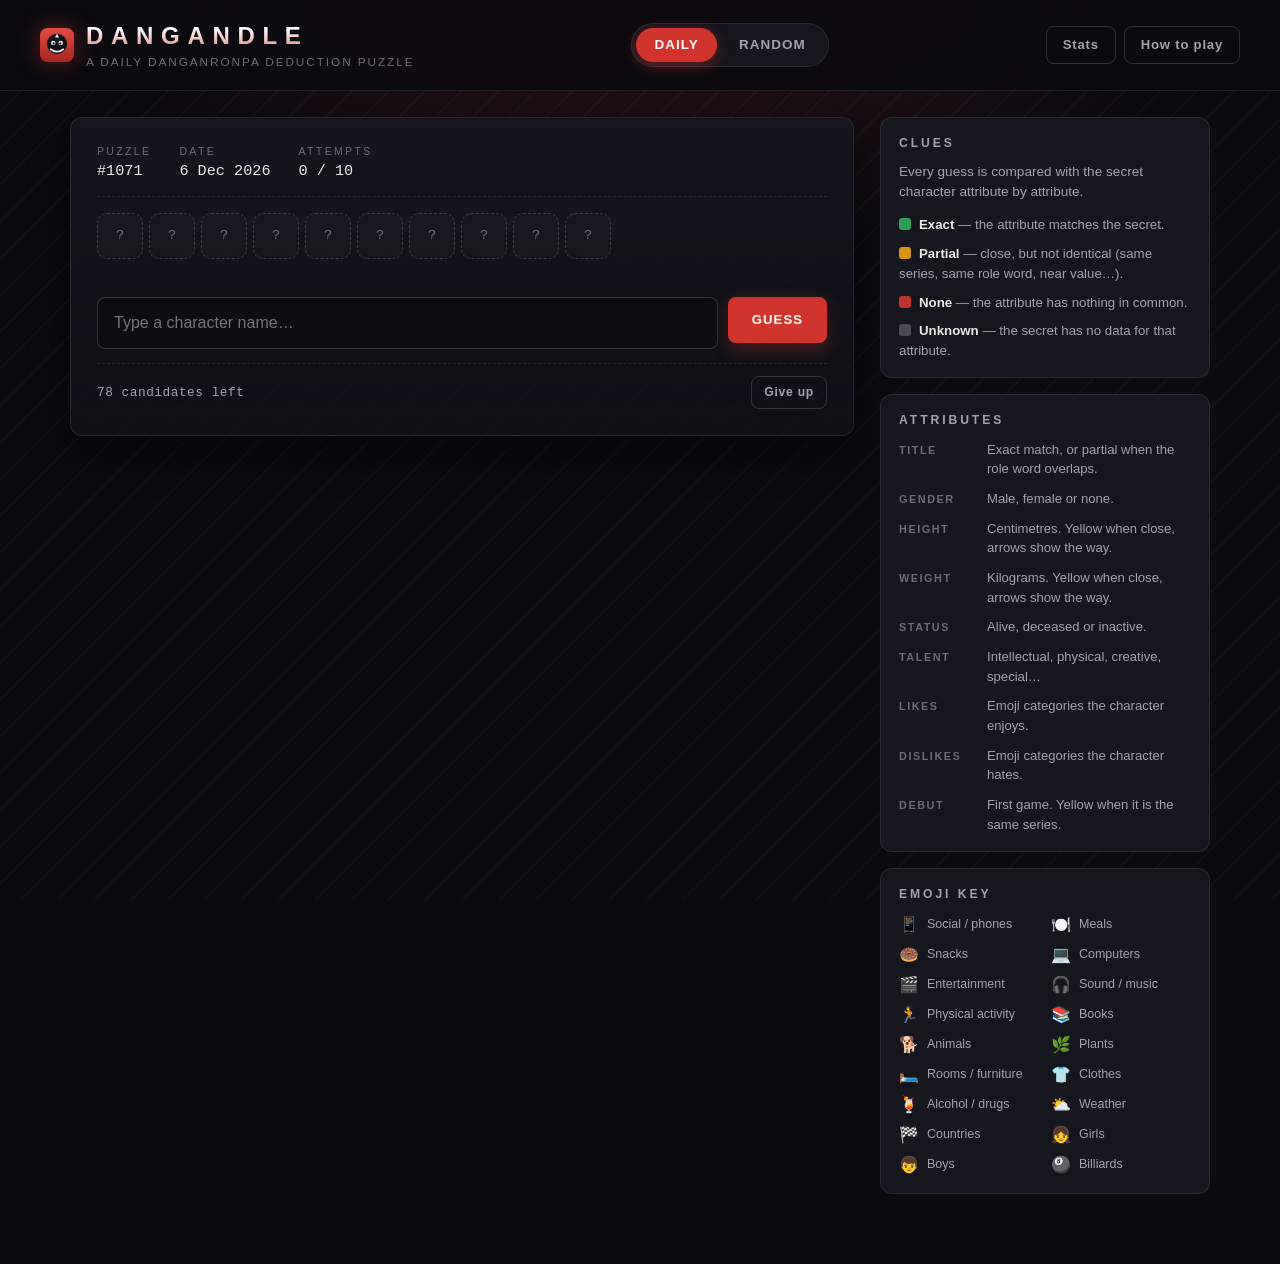
==== web/index.html @ 9e6fe406 "Add Dangandle web game: daily Danganronpa Wordle playable via GitHub Pages New static site in web/ (" ====
<!DOCTYPE html>
<html lang="en">
<head>
<meta charset="utf-8">
<meta name="viewport" content="width=device-width, initial-scale=1">
<title>Dangandle — Daily Danganronpa Wordle</title>
<meta name="description" content="A daily deduction puzzle: guess the hidden Danganronpa character from attribute clues. Green, yellow and red tells narrow down the candidates.">
<meta name="color-scheme" content="dark">
<meta property="og:title" content="Dangandle — Daily Danganronpa Wordle">
<meta property="og:description" content="Guess the hidden Danganronpa character. 10 attempts, one new puzzle every day.">
<link rel="icon" href="favicon.svg" type="image/svg+xml">
<link rel="stylesheet" href="css/style.css">
</head>
<body>
<div class="backdrop" aria-hidden="true"></div>

<header class="topbar">
  <div class="brand">
    <img class="brand-mark" src="favicon.svg" alt="" width="34" height="34">
    <div>
      <h1>DANGANDLE</h1>
      <p class="tagline">A daily Danganronpa deduction puzzle</p>
    </div>
  </div>

  <nav class="modes" aria-label="Game mode">
    <button type="button" class="mode-btn is-active" data-mode="daily">Daily</button>
    <button type="button" class="mode-btn" data-mode="random">Random</button>
  </nav>

  <div class="topbar-actions">
    <button type="button" class="ghost-btn" id="stats-btn">Stats</button>
    <button type="button" class="ghost-btn" id="help-btn">How to play</button>
  </div>
</header>

<main class="layout">
  <section class="board" aria-label="Game board">
    <div class="puzzle-info">
      <div>
        <span class="puzzle-label">Puzzle</span>
        <span class="puzzle-value" id="puzzle-number">#000</span>
      </div>
      <div>
        <span class="puzzle-label">Date</span>
        <span class="puzzle-value" id="puzzle-date">—</span>
      </div>
      <div>
        <span class="puzzle-label">Attempts</span>
        <span class="puzzle-value" id="attempts-left">10 / 10</span>
      </div>
    </div>

    <div class="slots" id="slots" aria-label="Attempt slots"></div>

    <div class="guesses" id="guesses" aria-live="polite"></div>

    <form class="guess-form" id="guess-form" autocomplete="off">
      <div class="input-wrap">
        <input type="text" id="guess-input" placeholder="Type a character name…" aria-label="Character name" spellcheck="false">
        <ul class="suggestions" id="suggestions" role="listbox" aria-label="Suggestions"></ul>
      </div>
      <button type="submit" class="primary-btn">Guess</button>
    </form>

    <div class="underbar">
      <span class="candidates" id="candidates">— candidates left</span>
      <div class="underbar-actions">
        <button type="button" class="ghost-btn small" id="giveup-btn">Give up</button>
      </div>
    </div>
  </section>

  <aside class="sidebar">
    <div class="panel">
      <h2>Clues</h2>
      <p class="panel-text">Every guess is compared with the secret character attribute by attribute.</p>
      <ul class="legend">
        <li><span class="swatch exact"></span><strong>Exact</strong> — the attribute matches the secret.</li>
        <li><span class="swatch close"></span><strong>Partial</strong> — close, but not identical (same series, same role word, near value…).</li>
        <li><span class="swatch none"></span><strong>None</strong> — the attribute has nothing in common.</li>
        <li><span class="swatch unknown"></span><strong>Unknown</strong> — the secret has no data for that attribute.</li>
      </ul>
    </div>

    <div class="panel">
      <h2>Attributes</h2>
      <ul class="attr-list" id="attr-list"></ul>
    </div>

    <div class="panel">
      <h2>Emoji key</h2>
      <ul class="emoji-key" id="emoji-key"></ul>
    </div>
  </aside>
</main>

<!-- Result modal -->
<div class="modal" id="result-modal" hidden>
  <div class="modal-card" role="dialog" aria-modal="true" aria-labelledby="result-title">
    <button type="button" class="modal-close" id="result-close" aria-label="Close">×</button>
    <div class="result-head">
      <img class="result-portrait" id="result-portrait" alt="" width="120" height="120">
      <div>
        <p class="result-kicker" id="result-kicker">Case closed</p>
        <h2 id="result-title">—</h2>
        <p class="result-sub" id="result-sub">—</p>
      </div>
    </div>
    <table class="result-table" id="result-table"></table>
    <div class="modal-actions">
      <button type="button" class="primary-btn" id="share-btn">Copy result</button>
      <button type="button" class="ghost-btn" id="new-game-btn">New random game</button>
    </div>
    <p class="share-hint" id="share-hint" role="status"></p>
  </div>
</div>

<!-- Stats modal -->
<div class="modal" id="stats-modal" hidden>
  <div class="modal-card" role="dialog" aria-modal="true" aria-labelledby="stats-title">
    <button type="button" class="modal-close" id="stats-close" aria-label="Close">×</button>
    <h2 id="stats-title">Statistics</h2>
    <div class="stats-grid" id="stats-grid"></div>
    <h3>Guess distribution</h3>
    <div class="distribution" id="distribution"></div>
    <button type="button" class="ghost-btn small" id="stats-reset">Reset stats</button>
  </div>
</div>

<!-- Help modal -->
<div class="modal" id="help-modal" hidden>
  <div class="modal-card" role="dialog" aria-modal="true" aria-labelledby="help-title">
    <button type="button" class="modal-close" id="help-close" aria-label="Close">×</button>
    <h2 id="help-title">How to play</h2>
    <ol class="help-list">
      <li>One character is hidden. <strong>You have 10 attempts</strong> to name them.</li>
      <li>Type a name and pick a suggestion (aliases like <em>Keebo</em> or <em>Celeste</em> work too).</li>
      <li>Each guess is compared with the secret on nine attributes: title, gender, height, weight, status, talent, likes, dislikes and debut game.</li>
      <li><span class="swatch exact"></span> means the attribute matches exactly, <span class="swatch close"></span> means it is partially right, <span class="swatch none"></span> means it is wrong.</li>
      <li>Numbers also point up or down: your height was too low or too high.</li>
      <li>The counter shows how many characters are still consistent with every clue you have seen.</li>
      <li>A new puzzle is generated every day from the date as a seed — everybody plays the same character on the same day.</li>
    </ol>
    <p class="help-note">Progress and statistics are stored in this browser only.</p>
  </div>
</div>

<script src="js/characters.js"></script>
<script src="js/game.js"></script>
</body>
</html>
---- web/css/style.css ----
/* ==========================================================================
   Dangandle — daily Danganronpa deduction puzzle
   ========================================================================== */

:root {
  --bg: #0b0b10;
  --bg-soft: #12121a;
  --panel: #16161f;
  --panel-2: #1c1c27;
  --line: rgba(255, 255, 255, 0.09);
  --line-strong: rgba(255, 255, 255, 0.16);
  --text: #ece9e4;
  --text-dim: #a5a2ad;
  --text-faint: #6f6c78;

  --accent: #d0342c;
  --accent-soft: rgba(208, 52, 44, 0.16);
  --accent-2: #f0a500;

  --exact: #2f9e57;
  --exact-bg: rgba(47, 158, 87, 0.18);
  --close: #d99411;
  --close-bg: rgba(217, 148, 17, 0.18);
  --none: #c0342f;
  --none-bg: rgba(192, 52, 47, 0.16);
  --unknown: #4a4a55;
  --unknown-bg: rgba(74, 74, 85, 0.22);

  --radius: 12px;
  --radius-sm: 8px;
  --shadow: 0 18px 40px rgba(0, 0, 0, 0.45);
  --mono: "SFMono-Regular", "JetBrains Mono", "Cascadia Mono", Consolas, "Liberation Mono", monospace;
  --sans: "Segoe UI", Roboto, "Helvetica Neue", Arial, system-ui, sans-serif;
}

* { box-sizing: border-box; }

html, body {
  margin: 0;
  padding: 0;
  min-height: 100%;
}

body {
  background: var(--bg);
  color: var(--text);
  font-family: var(--sans);
  font-size: 16px;
  line-height: 1.5;
  -webkit-font-smoothing: antialiased;
  overflow-x: hidden;
}

.backdrop {
  position: fixed;
  inset: 0;
  z-index: -1;
  background:
    radial-gradient(900px 500px at 50% -10%, rgba(208, 52, 44, 0.22), transparent 70%),
    repeating-linear-gradient(135deg, rgba(255, 255, 255, 0.022) 0 2px, transparent 2px 26px),
    var(--bg);
}

/* ---------------------------------------------------------------- header */

.topbar {
  display: flex;
  align-items: center;
  justify-content: space-between;
  gap: 18px;
  flex-wrap: wrap;
  padding: 18px clamp(14px, 4vw, 40px);
  border-bottom: 1px solid var(--line);
  background: rgba(11, 11, 16, 0.86);
  backdrop-filter: blur(8px);
  position: sticky;
  top: 0;
  z-index: 20;
}

.brand {
  display: flex;
  align-items: center;
  gap: 12px;
}

.brand-mark {
  filter: drop-shadow(0 0 12px rgba(208, 52, 44, 0.45));
}

.brand h1 {
  margin: 0;
  font-size: 1.5rem;
  letter-spacing: 0.32em;
  font-weight: 800;
  background: linear-gradient(180deg, #fff 30%, #e0706a 100%);
  -webkit-background-clip: text;
  background-clip: text;
  color: transparent;
}

.tagline {
  margin: 0;
  font-size: 0.74rem;
  letter-spacing: 0.16em;
  text-transform: uppercase;
  color: var(--text-faint);
}

.modes {
  display: flex;
  gap: 4px;
  padding: 4px;
  border: 1px solid var(--line);
  border-radius: 999px;
  background: var(--panel);
}

.mode-btn {
  appearance: none;
  border: 0;
  background: transparent;
  color: var(--text-dim);
  font: inherit;
  font-size: 0.84rem;
  font-weight: 600;
  letter-spacing: 0.08em;
  text-transform: uppercase;
  padding: 7px 18px;
  border-radius: 999px;
  cursor: pointer;
  transition: background 0.15s ease, color 0.15s ease;
}

.mode-btn:hover { color: var(--text); }

.mode-btn.is-active {
  background: var(--accent);
  color: #fff;
  box-shadow: 0 4px 14px rgba(208, 52, 44, 0.4);
}

.topbar-actions {
  display: flex;
  gap: 8px;
}

.ghost-btn {
  appearance: none;
  border: 1px solid var(--line-strong);
  background: transparent;
  color: var(--text-dim);
  font: inherit;
  font-size: 0.82rem;
  font-weight: 600;
  letter-spacing: 0.06em;
  padding: 8px 16px;
  border-radius: var(--radius-sm);
  cursor: pointer;
  transition: all 0.15s ease;
}

.ghost-btn:hover {
  color: var(--text);
  border-color: var(--accent);
  background: var(--accent-soft);
}

.ghost-btn.small { padding: 6px 12px; font-size: 0.76rem; }

/* ---------------------------------------------------------------- layout */

.layout {
  display: grid;
  grid-template-columns: minmax(0, 1fr) 330px;
  gap: 26px;
  align-items: start;
  max-width: 1220px;
  margin: 0 auto;
  padding: 26px clamp(14px, 4vw, 40px) 70px;
}

@media (max-width: 980px) {
  .layout { grid-template-columns: minmax(0, 1fr); }
  .sidebar { order: 2; }
}

/* ---------------------------------------------------------------- board */

.board {
  background: linear-gradient(180deg, var(--panel) 0%, rgba(18, 18, 26, 0.7) 100%);
  border: 1px solid var(--line);
  border-radius: var(--radius);
  padding: clamp(14px, 2.6vw, 26px);
  box-shadow: var(--shadow);
}

.puzzle-info {
  display: flex;
  flex-wrap: wrap;
  gap: 10px 28px;
  padding-bottom: 14px;
  border-bottom: 1px dashed var(--line);
  margin-bottom: 16px;
}

.puzzle-info > div { display: flex; flex-direction: column; }

.puzzle-label {
  font-size: 0.66rem;
  letter-spacing: 0.22em;
  text-transform: uppercase;
  color: var(--text-faint);
}

.puzzle-value {
  font-family: var(--mono);
  font-size: 0.95rem;
  color: var(--text);
}

/* slots */

.slots {
  display: flex;
  flex-wrap: wrap;
  gap: 6px;
  margin-bottom: 18px;
}

.slot {
  width: 46px;
  height: 46px;
  border-radius: 10px;
  border: 1px dashed var(--line-strong);
  background: rgba(255, 255, 255, 0.02);
  display: grid;
  place-items: center;
  overflow: hidden;
  position: relative;
}

.slot span {
  font-family: var(--mono);
  color: var(--text-faint);
  font-size: 0.85rem;
}

.slot img {
  width: 100%;
  height: 100%;
  object-fit: cover;
  display: block;
}

.slot.is-used { border-style: solid; border-color: var(--line-strong); }
.slot.is-target { border-color: var(--accent); box-shadow: 0 0 0 2px var(--accent-soft); }
.slot.is-target::after {
  content: "";
  position: absolute;
  inset: 0;
  background: linear-gradient(180deg, transparent 55%, rgba(208, 52, 44, 0.55));
}

/* guesses */

.guesses {
  display: flex;
  flex-direction: column;
  gap: 14px;
  margin-bottom: 20px;
}

.guess {
  border: 1px solid var(--line);
  border-radius: var(--radius);
  background: var(--panel-2);
  overflow: hidden;
  animation: rise 0.32s ease both;
}

@keyframes rise {
  from { opacity: 0; transform: translateY(8px); }
  to { opacity: 1; transform: none; }
}

.guess.is-win { border-color: var(--exact); box-shadow: 0 0 0 1px var(--exact-bg); }

.guess-head {
  display: flex;
  align-items: center;
  gap: 12px;
  padding: 10px 14px;
  border-bottom: 1px solid var(--line);
  background: rgba(255, 255, 255, 0.02);
}

.guess-head img {
  width: 42px;
  height: 42px;
  border-radius: 9px;
  object-fit: cover;
  background: #000;
}

.portrait-fallback {
  width: 42px;
  height: 42px;
  border-radius: 9px;
  background: linear-gradient(135deg, #2b2b38, #17171f);
  border: 1px solid var(--line);
  display: grid;
  place-items: center;
  font-family: var(--mono);
  font-size: 0.78rem;
  letter-spacing: 0.04em;
  color: var(--text-dim);
}

.suggestions li .portrait-fallback { width: 28px; height: 28px; font-size: 0.66rem; }

.guess-head .who { display: flex; flex-direction: column; min-width: 0; }

.guess-head .who strong {
  font-size: 0.98rem;
  letter-spacing: 0.02em;
  white-space: nowrap;
  overflow: hidden;
  text-overflow: ellipsis;
}

.guess-head .who small {
  font-size: 0.68rem;
  letter-spacing: 0.16em;
  text-transform: uppercase;
  color: var(--text-faint);
}

.guess-tag {
  margin-left: auto;
  font-family: var(--mono);
  font-size: 0.72rem;
  color: var(--text-faint);
  border: 1px solid var(--line);
  border-radius: 999px;
  padding: 2px 10px;
  white-space: nowrap;
}

.tiles {
  display: grid;
  grid-template-columns: repeat(3, minmax(0, 1fr));
}

@media (max-width: 620px) {
  .tiles { grid-template-columns: repeat(2, minmax(0, 1fr)); }
}

.tile {
  padding: 9px 12px 10px;
  border-right: 1px solid var(--line);
  border-bottom: 1px solid var(--line);
  min-width: 0;
}

.tile:nth-child(3n) { border-right: 0; }
@media (max-width: 620px) {
  .tile:nth-child(3n) { border-right: 1px solid var(--line); }
  .tile:nth-child(2n) { border-right: 0; }
}

.tile .t-label {
  display: block;
  font-size: 0.6rem;
  letter-spacing: 0.18em;
  text-transform: uppercase;
  color: var(--text-faint);
  margin-bottom: 3px;
}

.tile .t-value {
  display: flex;
  align-items: center;
  gap: 6px;
  font-family: var(--mono);
  font-size: 0.86rem;
  line-height: 1.35;
  word-break: break-word;
}

.tile .t-hint {
  margin-left: auto;
  font-size: 0.78rem;
  opacity: 0.9;
}

.tile.state-exact { background: var(--exact-bg); box-shadow: inset 3px 0 0 var(--exact); }
.tile.state-close { background: var(--close-bg); box-shadow: inset 3px 0 0 var(--close); }
.tile.state-none  { background: var(--none-bg);  box-shadow: inset 3px 0 0 var(--none); }
.tile.state-unknown { background: var(--unknown-bg); box-shadow: inset 3px 0 0 var(--unknown); }

.tile.state-exact .t-value { color: #7ee2a8; }
.tile.state-close .t-value { color: #ffd27f; }
.tile.state-none  .t-value { color: #ff9d99; }
.tile.state-unknown .t-value { color: var(--text-dim); }

.tile .emo {
  padding: 1px 3px;
  border-radius: 5px;
}

.tile .emo.hit {
  background: rgba(255, 255, 255, 0.85);
  box-shadow: 0 0 0 1px rgba(0, 0, 0, 0.35);
}

/* ---------------------------------------------------------------- form */

.guess-form {
  display: flex;
  gap: 10px;
  align-items: flex-start;
  position: relative;
}

.input-wrap { position: relative; flex: 1 1 auto; }

#guess-input {
  width: 100%;
  appearance: none;
  border: 1px solid var(--line-strong);
  background: #0d0d13;
  color: var(--text);
  font: inherit;
  padding: 13px 16px;
  border-radius: var(--radius-sm);
  outline: none;
  transition: border-color 0.15s ease, box-shadow 0.15s ease;
}

#guess-input:focus {
  border-color: var(--accent);
  box-shadow: 0 0 0 3px var(--accent-soft);
}

#guess-input:disabled { opacity: 0.5; }

.primary-btn {
  appearance: none;
  border: 0;
  background: var(--accent);
  color: #fff;
  font: inherit;
  font-weight: 700;
  letter-spacing: 0.08em;
  text-transform: uppercase;
  font-size: 0.82rem;
  padding: 13px 24px;
  border-radius: var(--radius-sm);
  cursor: pointer;
  box-shadow: 0 6px 18px rgba(208, 52, 44, 0.3);
  transition: transform 0.12s ease, filter 0.15s ease;
  white-space: nowrap;
}

.primary-btn:hover { filter: brightness(1.08); }
.primary-btn:active { transform: translateY(1px); }
.primary-btn:disabled { opacity: 0.45; cursor: not-allowed; }

.suggestions {
  position: absolute;
  top: calc(100% + 6px);
  left: 0;
  right: 0;
  margin: 0;
  padding: 6px;
  list-style: none;
  background: #13131b;
  border: 1px solid var(--line-strong);
  border-radius: var(--radius-sm);
  box-shadow: var(--shadow);
  max-height: 320px;
  overflow-y: auto;
  z-index: 30;
}

.suggestions:empty { display: none; }

.suggestions li {
  display: flex;
  align-items: center;
  gap: 10px;
  padding: 8px 10px;
  border-radius: 6px;
  cursor: pointer;
  font-size: 0.9rem;
}

.suggestions li img {
  width: 28px;
  height: 28px;
  border-radius: 6px;
  object-fit: cover;
  background: #000;
}

.suggestions li small {
  margin-left: auto;
  color: var(--text-faint);
  font-size: 0.72rem;
}

.suggestions li.is-active,
.suggestions li:hover {
  background: var(--accent-soft);
}

.underbar {
  display: flex;
  align-items: center;
  justify-content: space-between;
  gap: 12px;
  margin-top: 14px;
  padding-top: 12px;
  border-top: 1px dashed var(--line);
  font-size: 0.8rem;
  color: var(--text-dim);
}

.candidates { font-family: var(--mono); letter-spacing: 0.04em; }
.candidates.is-low { color: var(--accent-2); }

.toast {
  margin-top: 12px;
  padding: 9px 12px;
  border-radius: var(--radius-sm);
  border: 1px solid var(--accent);
  background: var(--accent-soft);
  color: #ffd9d7;
  font-size: 0.84rem;
}

/* ---------------------------------------------------------------- sidebar */

.sidebar {
  display: flex;
  flex-direction: column;
  gap: 16px;
  position: sticky;
  top: 96px;
}

@media (max-width: 980px) {
  .sidebar { position: static; }
}

.panel {
  border: 1px solid var(--line);
  border-radius: var(--radius);
  background: var(--panel);
  padding: 16px 18px;
}

.panel h2 {
  margin: 0 0 10px;
  font-size: 0.76rem;
  letter-spacing: 0.24em;
  text-transform: uppercase;
  color: var(--text-dim);
}

.panel-text { margin: 0 0 12px; font-size: 0.85rem; color: var(--text-dim); }

.legend {
  list-style: none;
  margin: 0;
  padding: 0;
  display: flex;
  flex-direction: column;
  gap: 9px;
  font-size: 0.83rem;
  color: var(--text-dim);
}

.legend strong { color: var(--text); }

.swatch {
  display: inline-block;
  width: 12px;
  height: 12px;
  border-radius: 3px;
  margin-right: 8px;
  vertical-align: -1px;
}

.swatch.exact { background: var(--exact); }
.swatch.close { background: var(--close); }
.swatch.none { background: var(--none); }
.swatch.unknown { background: var(--unknown); }

.attr-list {
  list-style: none;
  margin: 0;
  padding: 0;
  display: flex;
  flex-direction: column;
  gap: 10px;
  font-size: 0.82rem;
}

.attr-list li { display: flex; gap: 10px; align-items: baseline; }
.attr-list b {
  flex: 0 0 78px;
  font-size: 0.68rem;
  letter-spacing: 0.14em;
  text-transform: uppercase;
  color: var(--text-faint);
}
.attr-list span { color: var(--text-dim); }

.emoji-key {
  list-style: none;
  margin: 0;
  padding: 0;
  display: grid;
  grid-template-columns: repeat(2, minmax(0, 1fr));
  gap: 6px 12px;
  font-size: 0.78rem;
  color: var(--text-dim);
}

.emoji-key li { display: flex; gap: 8px; align-items: center; }
.emoji-key b { font-size: 1rem; }

/* ---------------------------------------------------------------- modals */

.modal {
  position: fixed;
  inset: 0;
  z-index: 50;
  display: grid;
  place-items: center;
  padding: 18px;
  background: rgba(5, 5, 8, 0.78);
  backdrop-filter: blur(3px);
  animation: fade 0.2s ease both;
}

.modal[hidden] { display: none; }

@keyframes fade { from { opacity: 0; } to { opacity: 1; } }

.modal-card {
  position: relative;
  width: min(560px, 100%);
  max-height: 88vh;
  overflow-y: auto;
  background: var(--panel);
  border: 1px solid var(--line-strong);
  border-radius: var(--radius);
  padding: 24px;
  box-shadow: var(--shadow);
  animation: rise 0.25s ease both;
}

.modal-card h2 { margin: 0 0 4px; font-size: 1.4rem; letter-spacing: 0.04em; }
.modal-card h3 { margin: 18px 0 8px; font-size: 0.74rem; letter-spacing: 0.22em; text-transform: uppercase; color: var(--text-dim); }

.modal-close {
  position: absolute;
  top: 10px;
  right: 12px;
  appearance: none;
  border: 0;
  background: transparent;
  color: var(--text-faint);
  font-size: 1.6rem;
  line-height: 1;
  cursor: pointer;
}

.modal-close:hover { color: var(--text); }

.result-head {
  display: flex;
  gap: 16px;
  align-items: center;
  margin-bottom: 18px;
}

.result-portrait {
  width: 104px;
  height: 104px;
  border-radius: 14px;
  object-fit: cover;
  background: #000;
  border: 1px solid var(--line-strong);
}

.result-portrait.portrait-fallback {
  width: 104px;
  height: 104px;
  font-size: 1.6rem;
}

.result-kicker {
  margin: 0;
  font-size: 0.68rem;
  letter-spacing: 0.24em;
  text-transform: uppercase;
  color: var(--accent-2);
}

.result-sub { margin: 4px 0 0; color: var(--text-dim); font-size: 0.88rem; }

.result-table {
  width: 100%;
  border-collapse: collapse;
  font-size: 0.86rem;
}

.result-table td {
  padding: 8px 10px;
  border-bottom: 1px solid var(--line);
}

.result-table td:first-child {
  width: 40%;
  color: var(--text-faint);
  font-size: 0.68rem;
  letter-spacing: 0.16em;
  text-transform: uppercase;
}

.result-table td.value { font-family: var(--mono); }

.modal-actions {
  display: flex;
  gap: 10px;
  margin-top: 20px;
  flex-wrap: wrap;
}

.share-hint {
  margin: 10px 0 0;
  font-size: 0.8rem;
  color: var(--exact);
  min-height: 1.2em;
}

.stats-grid {
  display: grid;
  grid-template-columns: repeat(4, 1fr);
  gap: 10px;
  text-align: center;
}

.stat {
  border: 1px solid var(--line);
  border-radius: var(--radius-sm);
  padding: 10px 6px;
  background: var(--panel-2);
}

.stat b { display: block; font-family: var(--mono); font-size: 1.25rem; }
.stat span { font-size: 0.62rem; letter-spacing: 0.14em; text-transform: uppercase; color: var(--text-faint); }

.distribution { display: flex; flex-direction: column; gap: 5px; }

.dist-row {
  display: flex;
  align-items: center;
  gap: 8px;
  font-family: var(--mono);
  font-size: 0.78rem;
}

.dist-row i { width: 22px; text-align: right; font-style: normal; color: var(--text-faint); }

.dist-bar {
  flex: 1;
  height: 18px;
  background: rgba(255, 255, 255, 0.05);
  border-radius: 4px;
  overflow: hidden;
}

.dist-bar b {
  display: block;
  height: 100%;
  background: var(--exact);
  opacity: 0.75;
}

.help-list {
  margin: 0;
  padding-left: 20px;
  color: var(--text-dim);
  font-size: 0.88rem;
  display: flex;
  flex-direction: column;
  gap: 9px;
}

.help-list strong { color: var(--text); }
.help-note { margin: 14px 0 0; font-size: 0.78rem; color: var(--text-faint); }

@media (max-width: 620px) {
  .brand h1 { font-size: 1.15rem; letter-spacing: 0.22em; }
  .tagline { display: none; }
  .stats-grid { grid-template-columns: repeat(2, 1fr); }
  .slot { width: 38px; height: 38px; }
}
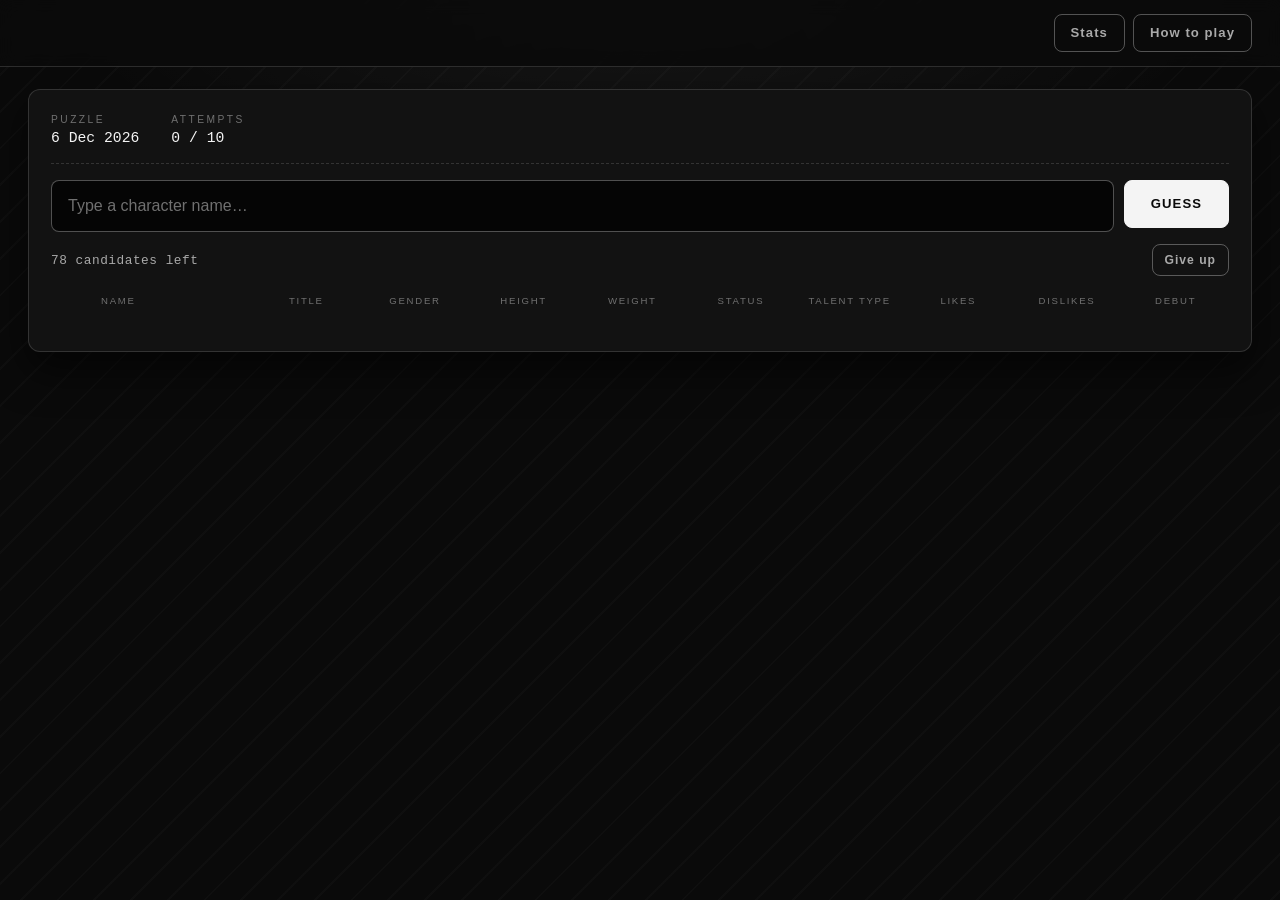
==== commit f26c37b1: "Rework web game layout: single-row guesses, monochrome theme, full width Header reduced to Stats/How" ====
--- a/web/index.html
+++ b/web/index.html
@@ -4,30 +4,17 @@
 <meta charset="utf-8">
 <meta name="viewport" content="width=device-width, initial-scale=1">
 <title>Dangandle — Daily Danganronpa Wordle</title>
-<meta name="description" content="A daily deduction puzzle: guess the hidden Danganronpa character from attribute clues. Green, yellow and red tells narrow down the candidates.">
+<meta name="description" content="A daily deduction puzzle: guess the hidden Danganronpa character from attribute clues. Every clue narrows down the candidates.">
 <meta name="color-scheme" content="dark">
 <meta property="og:title" content="Dangandle — Daily Danganronpa Wordle">
 <meta property="og:description" content="Guess the hidden Danganronpa character. 10 attempts, one new puzzle every day.">
-<link rel="icon" href="favicon.svg" type="image/svg+xml">
+<link rel="icon" href="Dangandle%20icon.ico" sizes="any">
 <link rel="stylesheet" href="css/style.css">
 </head>
 <body>
 <div class="backdrop" aria-hidden="true"></div>
 
 <header class="topbar">
-  <div class="brand">
-    <img class="brand-mark" src="favicon.svg" alt="" width="34" height="34">
-    <div>
-      <h1>DANGANDLE</h1>
-      <p class="tagline">A daily Danganronpa deduction puzzle</p>
-    </div>
-  </div>
-
-  <nav class="modes" aria-label="Game mode">
-    <button type="button" class="mode-btn is-active" data-mode="daily">Daily</button>
-    <button type="button" class="mode-btn" data-mode="random">Random</button>
-  </nav>
-
   <div class="topbar-actions">
     <button type="button" class="ghost-btn" id="stats-btn">Stats</button>
     <button type="button" class="ghost-btn" id="help-btn">How to play</button>
@@ -39,21 +26,13 @@
     <div class="puzzle-info">
       <div>
         <span class="puzzle-label">Puzzle</span>
-        <span class="puzzle-value" id="puzzle-number">#000</span>
-      </div>
-      <div>
-        <span class="puzzle-label">Date</span>
         <span class="puzzle-value" id="puzzle-date">—</span>
       </div>
       <div>
         <span class="puzzle-label">Attempts</span>
-        <span class="puzzle-value" id="attempts-left">10 / 10</span>
+        <span class="puzzle-value" id="attempts-left">0 / 10</span>
       </div>
     </div>
-
-    <div class="slots" id="slots" aria-label="Attempt slots"></div>
-
-    <div class="guesses" id="guesses" aria-live="polite"></div>
 
     <form class="guess-form" id="guess-form" autocomplete="off">
       <div class="input-wrap">
@@ -65,34 +44,26 @@
 
     <div class="underbar">
       <span class="candidates" id="candidates">— candidates left</span>
-      <div class="underbar-actions">
-        <button type="button" class="ghost-btn small" id="giveup-btn">Give up</button>
+      <button type="button" class="ghost-btn small" id="giveup-btn">Give up</button>
+    </div>
+
+    <div class="table-scroll">
+      <div class="table-head" aria-hidden="true">
+        <span></span>
+        <span>Name</span>
+        <span>Title</span>
+        <span>Gender</span>
+        <span>Height</span>
+        <span>Weight</span>
+        <span>Status</span>
+        <span>Talent type</span>
+        <span>Likes</span>
+        <span>Dislikes</span>
+        <span>Debut</span>
       </div>
+      <div class="guesses" id="guesses" aria-live="polite"></div>
     </div>
   </section>
-
-  <aside class="sidebar">
-    <div class="panel">
-      <h2>Clues</h2>
-      <p class="panel-text">Every guess is compared with the secret character attribute by attribute.</p>
-      <ul class="legend">
-        <li><span class="swatch exact"></span><strong>Exact</strong> — the attribute matches the secret.</li>
-        <li><span class="swatch close"></span><strong>Partial</strong> — close, but not identical (same series, same role word, near value…).</li>
-        <li><span class="swatch none"></span><strong>None</strong> — the attribute has nothing in common.</li>
-        <li><span class="swatch unknown"></span><strong>Unknown</strong> — the secret has no data for that attribute.</li>
-      </ul>
-    </div>
-
-    <div class="panel">
-      <h2>Attributes</h2>
-      <ul class="attr-list" id="attr-list"></ul>
-    </div>
-
-    <div class="panel">
-      <h2>Emoji key</h2>
-      <ul class="emoji-key" id="emoji-key"></ul>
-    </div>
-  </aside>
 </main>
 
 <!-- Result modal -->
@@ -110,7 +81,7 @@
     <table class="result-table" id="result-table"></table>
     <div class="modal-actions">
       <button type="button" class="primary-btn" id="share-btn">Copy result</button>
-      <button type="button" class="ghost-btn" id="new-game-btn">New random game</button>
+      <button type="button" class="ghost-btn" id="result-dismiss">Close</button>
     </div>
     <p class="share-hint" id="share-hint" role="status"></p>
   </div>
@@ -136,13 +107,23 @@
     <ol class="help-list">
       <li>One character is hidden. <strong>You have 10 attempts</strong> to name them.</li>
       <li>Type a name and pick a suggestion (aliases like <em>Keebo</em> or <em>Celeste</em> work too).</li>
-      <li>Each guess is compared with the secret on nine attributes: title, gender, height, weight, status, talent, likes, dislikes and debut game.</li>
-      <li><span class="swatch exact"></span> means the attribute matches exactly, <span class="swatch close"></span> means it is partially right, <span class="swatch none"></span> means it is wrong.</li>
-      <li>Numbers also point up or down: your height was too low or too high.</li>
+      <li>Every guess is compared with the secret on nine attributes: title, gender, height, weight, status, talent type, likes, dislikes and debut game.</li>
+      <li>A new puzzle is generated every day from the date as a seed — everybody plays the same character on the same day.</li>
       <li>The counter shows how many characters are still consistent with every clue you have seen.</li>
-      <li>A new puzzle is generated every day from the date as a seed — everybody plays the same character on the same day.</li>
+      <li>Progress and statistics are stored in this browser only.</li>
     </ol>
-    <p class="help-note">Progress and statistics are stored in this browser only.</p>
+
+    <h3>Clues</h3>
+    <ul class="legend">
+      <li><span class="swatch exact"></span><strong>Exact</strong> — the attribute matches the secret.</li>
+      <li><span class="swatch close"></span><strong>Partial</strong> — close, but not identical (same series, same role word, near value…).</li>
+      <li><span class="swatch none"></span><strong>None</strong> — the attribute has nothing in common.</li>
+      <li><span class="swatch unknown"></span><strong>Unknown</strong> — the secret has no data for that attribute.</li>
+      <li><span class="swatch arrow">↑↓</span><strong>Arrows</strong> — the secret is taller / shorter or heavier / lighter than your guess.</li>
+    </ul>
+
+    <h3>Emoji key</h3>
+    <ul class="emoji-key" id="emoji-key"></ul>
   </div>
 </div>
 
--- a/web/css/style.css
+++ b/web/css/style.css
@@ -1,36 +1,35 @@
 /* ==========================================================================
    Dangandle — daily Danganronpa deduction puzzle
+   Monochrome (black / white / grey) Danganronpa inspired theme.
    ========================================================================== */
 
 :root {
-  --bg: #0b0b10;
-  --bg-soft: #12121a;
-  --panel: #16161f;
-  --panel-2: #1c1c27;
-  --line: rgba(255, 255, 255, 0.09);
-  --line-strong: rgba(255, 255, 255, 0.16);
-  --text: #ece9e4;
-  --text-dim: #a5a2ad;
-  --text-faint: #6f6c78;
-
-  --accent: #d0342c;
-  --accent-soft: rgba(208, 52, 44, 0.16);
-  --accent-2: #f0a500;
-
-  --exact: #2f9e57;
-  --exact-bg: rgba(47, 158, 87, 0.18);
-  --close: #d99411;
-  --close-bg: rgba(217, 148, 17, 0.18);
-  --none: #c0342f;
-  --none-bg: rgba(192, 52, 47, 0.16);
-  --unknown: #4a4a55;
-  --unknown-bg: rgba(74, 74, 85, 0.22);
+  --bg: #0a0a0a;
+  --panel: #121212;
+  --panel-2: #1b1b1b;
+  --panel-3: #232323;
+  --line: rgba(255, 255, 255, 0.14);
+  --line-strong: rgba(255, 255, 255, 0.3);
+  --text: #f4f4f4;
+  --text-dim: #a9a9a9;
+  --text-faint: #707070;
+
+  /* clue colours — a black to white scale */
+  --exact-bg: #f4f4f4;
+  --exact-fg: #0a0a0a;
+  --close-bg: #8d8d8d;
+  --close-fg: #0a0a0a;
+  --none-bg: #2c2c2c;
+  --none-fg: #dcdcdc;
+  --unknown-bg: #171717;
+  --unknown-fg: #5e5e5e;
 
   --radius: 12px;
   --radius-sm: 8px;
-  --shadow: 0 18px 40px rgba(0, 0, 0, 0.45);
+  --shadow: 0 18px 40px rgba(0, 0, 0, 0.6);
   --mono: "SFMono-Regular", "JetBrains Mono", "Cascadia Mono", Consolas, "Liberation Mono", monospace;
   --sans: "Segoe UI", Roboto, "Helvetica Neue", Arial, system-ui, sans-serif;
+  --row-cols: 48px minmax(150px, 1.4fr) repeat(9, minmax(92px, 1fr));
 }
 
 * { box-sizing: border-box; }
@@ -56,8 +55,8 @@
   inset: 0;
   z-index: -1;
   background:
-    radial-gradient(900px 500px at 50% -10%, rgba(208, 52, 44, 0.22), transparent 70%),
-    repeating-linear-gradient(135deg, rgba(255, 255, 255, 0.022) 0 2px, transparent 2px 26px),
+    radial-gradient(900px 460px at 50% -10%, rgba(255, 255, 255, 0.07), transparent 70%),
+    repeating-linear-gradient(135deg, rgba(255, 255, 255, 0.018) 0 2px, transparent 2px 26px),
     var(--bg);
 }
 
@@ -66,80 +65,17 @@
 .topbar {
   display: flex;
   align-items: center;
-  justify-content: space-between;
-  gap: 18px;
-  flex-wrap: wrap;
-  padding: 18px clamp(14px, 4vw, 40px);
+  justify-content: flex-end;
+  gap: 10px;
+  padding: 14px clamp(12px, 3vw, 28px);
   border-bottom: 1px solid var(--line);
-  background: rgba(11, 11, 16, 0.86);
+  background: rgba(10, 10, 10, 0.9);
   backdrop-filter: blur(8px);
   position: sticky;
   top: 0;
   z-index: 20;
 }
 
-.brand {
-  display: flex;
-  align-items: center;
-  gap: 12px;
-}
-
-.brand-mark {
-  filter: drop-shadow(0 0 12px rgba(208, 52, 44, 0.45));
-}
-
-.brand h1 {
-  margin: 0;
-  font-size: 1.5rem;
-  letter-spacing: 0.32em;
-  font-weight: 800;
-  background: linear-gradient(180deg, #fff 30%, #e0706a 100%);
-  -webkit-background-clip: text;
-  background-clip: text;
-  color: transparent;
-}
-
-.tagline {
-  margin: 0;
-  font-size: 0.74rem;
-  letter-spacing: 0.16em;
-  text-transform: uppercase;
-  color: var(--text-faint);
-}
-
-.modes {
-  display: flex;
-  gap: 4px;
-  padding: 4px;
-  border: 1px solid var(--line);
-  border-radius: 999px;
-  background: var(--panel);
-}
-
-.mode-btn {
-  appearance: none;
-  border: 0;
-  background: transparent;
-  color: var(--text-dim);
-  font: inherit;
-  font-size: 0.84rem;
-  font-weight: 600;
-  letter-spacing: 0.08em;
-  text-transform: uppercase;
-  padding: 7px 18px;
-  border-radius: 999px;
-  cursor: pointer;
-  transition: background 0.15s ease, color 0.15s ease;
-}
-
-.mode-btn:hover { color: var(--text); }
-
-.mode-btn.is-active {
-  background: var(--accent);
-  color: #fff;
-  box-shadow: 0 4px 14px rgba(208, 52, 44, 0.4);
-}
-
 .topbar-actions {
   display: flex;
   gap: 8px;
@@ -153,7 +89,7 @@
   font: inherit;
   font-size: 0.82rem;
   font-weight: 600;
-  letter-spacing: 0.06em;
+  letter-spacing: 0.08em;
   padding: 8px 16px;
   border-radius: var(--radius-sm);
   cursor: pointer;
@@ -161,9 +97,9 @@
 }
 
 .ghost-btn:hover {
-  color: var(--text);
-  border-color: var(--accent);
-  background: var(--accent-soft);
+  color: var(--bg);
+  background: var(--text);
+  border-color: var(--text);
 }
 
 .ghost-btn.small { padding: 6px 12px; font-size: 0.76rem; }
@@ -171,34 +107,23 @@
 /* ---------------------------------------------------------------- layout */
 
 .layout {
-  display: grid;
-  grid-template-columns: minmax(0, 1fr) 330px;
-  gap: 26px;
-  align-items: start;
-  max-width: 1220px;
+  max-width: 1500px;
   margin: 0 auto;
-  padding: 26px clamp(14px, 4vw, 40px) 70px;
-}
-
-@media (max-width: 980px) {
-  .layout { grid-template-columns: minmax(0, 1fr); }
-  .sidebar { order: 2; }
-}
-
-/* ---------------------------------------------------------------- board */
+  padding: 22px clamp(10px, 2.4vw, 28px) 60px;
+}
 
 .board {
-  background: linear-gradient(180deg, var(--panel) 0%, rgba(18, 18, 26, 0.7) 100%);
+  background: var(--panel);
   border: 1px solid var(--line);
   border-radius: var(--radius);
-  padding: clamp(14px, 2.6vw, 26px);
+  padding: clamp(12px, 2vw, 22px);
   box-shadow: var(--shadow);
 }
 
 .puzzle-info {
   display: flex;
   flex-wrap: wrap;
-  gap: 10px 28px;
+  gap: 10px 32px;
   padding-bottom: 14px;
   border-bottom: 1px dashed var(--line);
   margin-bottom: 16px;
@@ -207,211 +132,16 @@
 .puzzle-info > div { display: flex; flex-direction: column; }
 
 .puzzle-label {
-  font-size: 0.66rem;
-  letter-spacing: 0.22em;
+  font-size: 0.64rem;
+  letter-spacing: 0.24em;
   text-transform: uppercase;
   color: var(--text-faint);
 }
 
 .puzzle-value {
   font-family: var(--mono);
-  font-size: 0.95rem;
+  font-size: 0.92rem;
   color: var(--text);
-}
-
-/* slots */
-
-.slots {
-  display: flex;
-  flex-wrap: wrap;
-  gap: 6px;
-  margin-bottom: 18px;
-}
-
-.slot {
-  width: 46px;
-  height: 46px;
-  border-radius: 10px;
-  border: 1px dashed var(--line-strong);
-  background: rgba(255, 255, 255, 0.02);
-  display: grid;
-  place-items: center;
-  overflow: hidden;
-  position: relative;
-}
-
-.slot span {
-  font-family: var(--mono);
-  color: var(--text-faint);
-  font-size: 0.85rem;
-}
-
-.slot img {
-  width: 100%;
-  height: 100%;
-  object-fit: cover;
-  display: block;
-}
-
-.slot.is-used { border-style: solid; border-color: var(--line-strong); }
-.slot.is-target { border-color: var(--accent); box-shadow: 0 0 0 2px var(--accent-soft); }
-.slot.is-target::after {
-  content: "";
-  position: absolute;
-  inset: 0;
-  background: linear-gradient(180deg, transparent 55%, rgba(208, 52, 44, 0.55));
-}
-
-/* guesses */
-
-.guesses {
-  display: flex;
-  flex-direction: column;
-  gap: 14px;
-  margin-bottom: 20px;
-}
-
-.guess {
-  border: 1px solid var(--line);
-  border-radius: var(--radius);
-  background: var(--panel-2);
-  overflow: hidden;
-  animation: rise 0.32s ease both;
-}
-
-@keyframes rise {
-  from { opacity: 0; transform: translateY(8px); }
-  to { opacity: 1; transform: none; }
-}
-
-.guess.is-win { border-color: var(--exact); box-shadow: 0 0 0 1px var(--exact-bg); }
-
-.guess-head {
-  display: flex;
-  align-items: center;
-  gap: 12px;
-  padding: 10px 14px;
-  border-bottom: 1px solid var(--line);
-  background: rgba(255, 255, 255, 0.02);
-}
-
-.guess-head img {
-  width: 42px;
-  height: 42px;
-  border-radius: 9px;
-  object-fit: cover;
-  background: #000;
-}
-
-.portrait-fallback {
-  width: 42px;
-  height: 42px;
-  border-radius: 9px;
-  background: linear-gradient(135deg, #2b2b38, #17171f);
-  border: 1px solid var(--line);
-  display: grid;
-  place-items: center;
-  font-family: var(--mono);
-  font-size: 0.78rem;
-  letter-spacing: 0.04em;
-  color: var(--text-dim);
-}
-
-.suggestions li .portrait-fallback { width: 28px; height: 28px; font-size: 0.66rem; }
-
-.guess-head .who { display: flex; flex-direction: column; min-width: 0; }
-
-.guess-head .who strong {
-  font-size: 0.98rem;
-  letter-spacing: 0.02em;
-  white-space: nowrap;
-  overflow: hidden;
-  text-overflow: ellipsis;
-}
-
-.guess-head .who small {
-  font-size: 0.68rem;
-  letter-spacing: 0.16em;
-  text-transform: uppercase;
-  color: var(--text-faint);
-}
-
-.guess-tag {
-  margin-left: auto;
-  font-family: var(--mono);
-  font-size: 0.72rem;
-  color: var(--text-faint);
-  border: 1px solid var(--line);
-  border-radius: 999px;
-  padding: 2px 10px;
-  white-space: nowrap;
-}
-
-.tiles {
-  display: grid;
-  grid-template-columns: repeat(3, minmax(0, 1fr));
-}
-
-@media (max-width: 620px) {
-  .tiles { grid-template-columns: repeat(2, minmax(0, 1fr)); }
-}
-
-.tile {
-  padding: 9px 12px 10px;
-  border-right: 1px solid var(--line);
-  border-bottom: 1px solid var(--line);
-  min-width: 0;
-}
-
-.tile:nth-child(3n) { border-right: 0; }
-@media (max-width: 620px) {
-  .tile:nth-child(3n) { border-right: 1px solid var(--line); }
-  .tile:nth-child(2n) { border-right: 0; }
-}
-
-.tile .t-label {
-  display: block;
-  font-size: 0.6rem;
-  letter-spacing: 0.18em;
-  text-transform: uppercase;
-  color: var(--text-faint);
-  margin-bottom: 3px;
-}
-
-.tile .t-value {
-  display: flex;
-  align-items: center;
-  gap: 6px;
-  font-family: var(--mono);
-  font-size: 0.86rem;
-  line-height: 1.35;
-  word-break: break-word;
-}
-
-.tile .t-hint {
-  margin-left: auto;
-  font-size: 0.78rem;
-  opacity: 0.9;
-}
-
-.tile.state-exact { background: var(--exact-bg); box-shadow: inset 3px 0 0 var(--exact); }
-.tile.state-close { background: var(--close-bg); box-shadow: inset 3px 0 0 var(--close); }
-.tile.state-none  { background: var(--none-bg);  box-shadow: inset 3px 0 0 var(--none); }
-.tile.state-unknown { background: var(--unknown-bg); box-shadow: inset 3px 0 0 var(--unknown); }
-
-.tile.state-exact .t-value { color: #7ee2a8; }
-.tile.state-close .t-value { color: #ffd27f; }
-.tile.state-none  .t-value { color: #ff9d99; }
-.tile.state-unknown .t-value { color: var(--text-dim); }
-
-.tile .emo {
-  padding: 1px 3px;
-  border-radius: 5px;
-}
-
-.tile .emo.hit {
-  background: rgba(255, 255, 255, 0.85);
-  box-shadow: 0 0 0 1px rgba(0, 0, 0, 0.35);
 }
 
 /* ---------------------------------------------------------------- form */
@@ -429,7 +159,7 @@
   width: 100%;
   appearance: none;
   border: 1px solid var(--line-strong);
-  background: #0d0d13;
+  background: #050505;
   color: var(--text);
   font: inherit;
   padding: 13px 16px;
@@ -438,34 +168,35 @@
   transition: border-color 0.15s ease, box-shadow 0.15s ease;
 }
 
+#guess-input::placeholder { color: var(--text-faint); }
+
 #guess-input:focus {
-  border-color: var(--accent);
-  box-shadow: 0 0 0 3px var(--accent-soft);
+  border-color: var(--text);
+  box-shadow: 0 0 0 3px rgba(255, 255, 255, 0.12);
 }
 
 #guess-input:disabled { opacity: 0.5; }
 
 .primary-btn {
   appearance: none;
-  border: 0;
-  background: var(--accent);
-  color: #fff;
+  border: 1px solid var(--text);
+  background: var(--text);
+  color: #0a0a0a;
   font: inherit;
   font-weight: 700;
   letter-spacing: 0.08em;
   text-transform: uppercase;
   font-size: 0.82rem;
-  padding: 13px 24px;
+  padding: 13px 26px;
   border-radius: var(--radius-sm);
   cursor: pointer;
-  box-shadow: 0 6px 18px rgba(208, 52, 44, 0.3);
-  transition: transform 0.12s ease, filter 0.15s ease;
+  transition: transform 0.12s ease, background 0.15s ease;
   white-space: nowrap;
 }
 
-.primary-btn:hover { filter: brightness(1.08); }
+.primary-btn:hover { background: #fff; }
 .primary-btn:active { transform: translateY(1px); }
-.primary-btn:disabled { opacity: 0.45; cursor: not-allowed; }
+.primary-btn:disabled { opacity: 0.4; cursor: not-allowed; }
 
 .suggestions {
   position: absolute;
@@ -475,7 +206,7 @@
   margin: 0;
   padding: 6px;
   list-style: none;
-  background: #13131b;
+  background: #0d0d0d;
   border: 1px solid var(--line-strong);
   border-radius: var(--radius-sm);
   box-shadow: var(--shadow);
@@ -512,7 +243,7 @@
 
 .suggestions li.is-active,
 .suggestions li:hover {
-  background: var(--accent-soft);
+  background: rgba(255, 255, 255, 0.12);
 }
 
 .underbar {
@@ -520,56 +251,342 @@
   align-items: center;
   justify-content: space-between;
   gap: 12px;
-  margin-top: 14px;
-  padding-top: 12px;
-  border-top: 1px dashed var(--line);
+  margin: 12px 0 18px;
   font-size: 0.8rem;
   color: var(--text-dim);
 }
 
 .candidates { font-family: var(--mono); letter-spacing: 0.04em; }
-.candidates.is-low { color: var(--accent-2); }
+.candidates.is-low { color: var(--text); font-weight: 700; }
 
 .toast {
-  margin-top: 12px;
+  margin-bottom: 14px;
   padding: 9px 12px;
   border-radius: var(--radius-sm);
-  border: 1px solid var(--accent);
-  background: var(--accent-soft);
-  color: #ffd9d7;
+  border: 1px solid var(--line-strong);
+  background: var(--panel-3);
+  color: var(--text);
   font-size: 0.84rem;
 }
 
-/* ---------------------------------------------------------------- sidebar */
-
-.sidebar {
+/* ---------------------------------------------------------------- table */
+
+.table-scroll {
+  overflow-x: auto;
+  padding-bottom: 4px;
+}
+
+.table-head,
+.guess {
+  display: grid;
+  grid-template-columns: var(--row-cols);
+  gap: 2px;
+  min-width: 940px;
+}
+
+.table-head {
+  margin-bottom: 8px;
+  padding: 0 0 8px;
+}
+
+.table-head span {
+  font-size: 0.6rem;
+  letter-spacing: 0.18em;
+  text-transform: uppercase;
+  color: var(--text-faint);
+  text-align: center;
+  overflow: hidden;
+  text-overflow: ellipsis;
+  white-space: nowrap;
+}
+
+.table-head span:nth-child(2) { text-align: left; }
+
+.guesses {
   display: flex;
   flex-direction: column;
-  gap: 16px;
-  position: sticky;
-  top: 96px;
-}
-
-@media (max-width: 980px) {
-  .sidebar { position: static; }
-}
-
-.panel {
+  gap: 8px;
+}
+
+.guess {
+  background: var(--line);
+  border-radius: var(--radius-sm);
+  overflow: hidden;
+  animation: rise 0.3s ease both;
+}
+
+@keyframes rise {
+  from { opacity: 0; transform: translateY(-6px); }
+  to { opacity: 1; transform: none; }
+}
+
+.guess.is-win { outline: 2px solid var(--text); outline-offset: -2px; }
+
+.guess-cell {
+  background: var(--none-bg);
+  color: var(--none-fg);
+  padding: 11px 8px;
+  display: flex;
+  align-items: center;
+  justify-content: center;
+  gap: 6px;
+  text-align: center;
+  font-family: var(--mono);
+  font-size: 0.8rem;
+  line-height: 1.3;
+  min-width: 0;
+  overflow-wrap: anywhere;
+}
+
+.guess-cell.pic {
+  background: var(--panel-3);
+  padding: 5px;
+}
+
+.guess-cell.pic img,
+.guess-cell.pic .portrait-fallback {
+  width: 100%;
+  height: 100%;
+  max-height: 44px;
+  border-radius: 5px;
+  object-fit: cover;
+  background: #000;
+}
+
+.guess-cell.name {
+  background: var(--panel-3);
+  color: var(--text);
+  justify-content: flex-start;
+  text-align: left;
+  font-family: var(--sans);
+  font-size: 0.9rem;
+  font-weight: 700;
+  max-height: 64px;
+  overflow: hidden;
+}
+
+.guess-cell.title {
+  font-size: 0.76rem;
+  align-items: flex-start;
+  max-height: 64px;
+  overflow: hidden;
+}
+
+.guess-cell .hint { font-size: 0.95rem; opacity: 0.85; }
+
+.guess-cell.clue-exact { background: var(--exact-bg); color: var(--exact-fg); }
+.guess-cell.clue-close { background: var(--close-bg); color: var(--close-fg); }
+.guess-cell.clue-none { background: var(--none-bg); color: var(--none-fg); }
+.guess-cell.clue-unknown { background: var(--unknown-bg); color: var(--unknown-fg); }
+
+.guess-cell .emo {
+  padding: 1px 4px;
+  border-radius: 5px;
+  font-size: 0.95rem;
+}
+
+.guess-cell .emo.hit {
+  background: var(--text);
+  color: #0a0a0a;
+  box-shadow: 0 0 0 1px rgba(0, 0, 0, 0.4);
+}
+
+.portrait-fallback {
+  width: 34px;
+  height: 34px;
+  border-radius: 6px;
+  background: #2b2b2b;
   border: 1px solid var(--line);
+  display: grid;
+  place-items: center;
+  font-family: var(--mono);
+  font-size: 0.7rem;
+  color: var(--text-dim);
+  flex: 0 0 auto;
+}
+
+.suggestions li .portrait-fallback { width: 28px; height: 28px; font-size: 0.62rem; }
+
+/* ---------------------------------------------------------------- modals */
+
+.modal {
+  position: fixed;
+  inset: 0;
+  z-index: 50;
+  display: grid;
+  place-items: center;
+  padding: 18px;
+  background: rgba(0, 0, 0, 0.82);
+  backdrop-filter: blur(3px);
+  animation: fade 0.2s ease both;
+}
+
+.modal[hidden] { display: none; }
+
+@keyframes fade { from { opacity: 0; } to { opacity: 1; } }
+
+.modal-card {
+  position: relative;
+  width: min(600px, 100%);
+  max-height: 88vh;
+  overflow-y: auto;
+  background: var(--panel);
+  border: 1px solid var(--line-strong);
   border-radius: var(--radius);
-  background: var(--panel);
-  padding: 16px 18px;
-}
-
-.panel h2 {
-  margin: 0 0 10px;
-  font-size: 0.76rem;
+  padding: 24px;
+  box-shadow: var(--shadow);
+  animation: rise 0.25s ease both;
+}
+
+.modal-card h2 { margin: 0 0 4px; font-size: 1.4rem; letter-spacing: 0.04em; }
+.modal-card h3 {
+  margin: 22px 0 10px;
+  font-size: 0.7rem;
   letter-spacing: 0.24em;
   text-transform: uppercase;
   color: var(--text-dim);
-}
-
-.panel-text { margin: 0 0 12px; font-size: 0.85rem; color: var(--text-dim); }
+  border-top: 1px solid var(--line);
+  padding-top: 18px;
+}
+
+.modal-close {
+  position: absolute;
+  top: 8px;
+  right: 12px;
+  appearance: none;
+  border: 0;
+  background: transparent;
+  color: var(--text-faint);
+  font-size: 1.6rem;
+  line-height: 1;
+  cursor: pointer;
+}
+
+.modal-close:hover { color: var(--text); }
+
+.result-head {
+  display: flex;
+  gap: 16px;
+  align-items: center;
+  margin-bottom: 18px;
+}
+
+.result-portrait {
+  width: 104px;
+  height: 104px;
+  border-radius: 12px;
+  object-fit: cover;
+  background: #000;
+  border: 1px solid var(--line-strong);
+}
+
+.result-portrait.portrait-fallback {
+  width: 104px;
+  height: 104px;
+  font-size: 1.6rem;
+}
+
+.result-kicker {
+  margin: 0;
+  font-size: 0.66rem;
+  letter-spacing: 0.26em;
+  text-transform: uppercase;
+  color: var(--text-dim);
+}
+
+.result-sub { margin: 4px 0 0; color: var(--text-dim); font-size: 0.88rem; }
+
+.result-table {
+  width: 100%;
+  border-collapse: collapse;
+  font-size: 0.86rem;
+}
+
+.result-table td {
+  padding: 8px 10px;
+  border-bottom: 1px solid var(--line);
+}
+
+.result-table td:first-child {
+  width: 42%;
+  color: var(--text-faint);
+  font-size: 0.66rem;
+  letter-spacing: 0.16em;
+  text-transform: uppercase;
+}
+
+.result-table td.value { font-family: var(--mono); }
+
+.modal-actions {
+  display: flex;
+  gap: 10px;
+  margin-top: 20px;
+  flex-wrap: wrap;
+}
+
+.share-hint {
+  margin: 10px 0 0;
+  font-size: 0.8rem;
+  color: var(--text-dim);
+  min-height: 1.2em;
+}
+
+.stats-grid {
+  display: grid;
+  grid-template-columns: repeat(4, 1fr);
+  gap: 10px;
+  text-align: center;
+}
+
+.stat {
+  border: 1px solid var(--line);
+  border-radius: var(--radius-sm);
+  padding: 10px 6px;
+  background: var(--panel-2);
+}
+
+.stat b { display: block; font-family: var(--mono); font-size: 1.25rem; }
+.stat span { font-size: 0.6rem; letter-spacing: 0.14em; text-transform: uppercase; color: var(--text-faint); }
+
+.distribution { display: flex; flex-direction: column; gap: 5px; }
+
+.dist-row {
+  display: flex;
+  align-items: center;
+  gap: 8px;
+  font-family: var(--mono);
+  font-size: 0.78rem;
+}
+
+.dist-row i { width: 22px; text-align: right; font-style: normal; color: var(--text-faint); }
+
+.dist-bar {
+  flex: 1;
+  height: 18px;
+  background: rgba(255, 255, 255, 0.05);
+  border-radius: 4px;
+  overflow: hidden;
+}
+
+.dist-bar b {
+  display: block;
+  height: 100%;
+  background: var(--text);
+  opacity: 0.85;
+}
+
+.help-list {
+  margin: 0;
+  padding-left: 20px;
+  color: var(--text-dim);
+  font-size: 0.88rem;
+  display: flex;
+  flex-direction: column;
+  gap: 9px;
+}
+
+.help-list strong { color: var(--text); }
+.help-note { margin: 14px 0 0; font-size: 0.78rem; color: var(--text-faint); }
 
 .legend {
   list-style: none;
@@ -586,37 +603,21 @@
 
 .swatch {
   display: inline-block;
-  width: 12px;
-  height: 12px;
+  width: 14px;
+  height: 14px;
   border-radius: 3px;
   margin-right: 8px;
-  vertical-align: -1px;
-}
-
-.swatch.exact { background: var(--exact); }
-.swatch.close { background: var(--close); }
-.swatch.none { background: var(--none); }
-.swatch.unknown { background: var(--unknown); }
-
-.attr-list {
-  list-style: none;
-  margin: 0;
-  padding: 0;
-  display: flex;
-  flex-direction: column;
-  gap: 10px;
-  font-size: 0.82rem;
-}
-
-.attr-list li { display: flex; gap: 10px; align-items: baseline; }
-.attr-list b {
-  flex: 0 0 78px;
-  font-size: 0.68rem;
-  letter-spacing: 0.14em;
-  text-transform: uppercase;
-  color: var(--text-faint);
-}
-.attr-list span { color: var(--text-dim); }
+  vertical-align: -2px;
+  text-align: center;
+  font-size: 0.62rem;
+  line-height: 14px;
+}
+
+.swatch.exact { background: var(--exact-bg); }
+.swatch.close { background: var(--close-bg); }
+.swatch.none { background: var(--none-bg); border: 1px solid var(--line-strong); }
+.swatch.unknown { background: var(--unknown-bg); border: 1px solid var(--line-strong); }
+.swatch.arrow { background: transparent; border: 1px solid var(--line-strong); color: var(--text); }
 
 .emoji-key {
   list-style: none;
@@ -632,182 +633,8 @@
 .emoji-key li { display: flex; gap: 8px; align-items: center; }
 .emoji-key b { font-size: 1rem; }
 
-/* ---------------------------------------------------------------- modals */
-
-.modal {
-  position: fixed;
-  inset: 0;
-  z-index: 50;
-  display: grid;
-  place-items: center;
-  padding: 18px;
-  background: rgba(5, 5, 8, 0.78);
-  backdrop-filter: blur(3px);
-  animation: fade 0.2s ease both;
-}
-
-.modal[hidden] { display: none; }
-
-@keyframes fade { from { opacity: 0; } to { opacity: 1; } }
-
-.modal-card {
-  position: relative;
-  width: min(560px, 100%);
-  max-height: 88vh;
-  overflow-y: auto;
-  background: var(--panel);
-  border: 1px solid var(--line-strong);
-  border-radius: var(--radius);
-  padding: 24px;
-  box-shadow: var(--shadow);
-  animation: rise 0.25s ease both;
-}
-
-.modal-card h2 { margin: 0 0 4px; font-size: 1.4rem; letter-spacing: 0.04em; }
-.modal-card h3 { margin: 18px 0 8px; font-size: 0.74rem; letter-spacing: 0.22em; text-transform: uppercase; color: var(--text-dim); }
-
-.modal-close {
-  position: absolute;
-  top: 10px;
-  right: 12px;
-  appearance: none;
-  border: 0;
-  background: transparent;
-  color: var(--text-faint);
-  font-size: 1.6rem;
-  line-height: 1;
-  cursor: pointer;
-}
-
-.modal-close:hover { color: var(--text); }
-
-.result-head {
-  display: flex;
-  gap: 16px;
-  align-items: center;
-  margin-bottom: 18px;
-}
-
-.result-portrait {
-  width: 104px;
-  height: 104px;
-  border-radius: 14px;
-  object-fit: cover;
-  background: #000;
-  border: 1px solid var(--line-strong);
-}
-
-.result-portrait.portrait-fallback {
-  width: 104px;
-  height: 104px;
-  font-size: 1.6rem;
-}
-
-.result-kicker {
-  margin: 0;
-  font-size: 0.68rem;
-  letter-spacing: 0.24em;
-  text-transform: uppercase;
-  color: var(--accent-2);
-}
-
-.result-sub { margin: 4px 0 0; color: var(--text-dim); font-size: 0.88rem; }
-
-.result-table {
-  width: 100%;
-  border-collapse: collapse;
-  font-size: 0.86rem;
-}
-
-.result-table td {
-  padding: 8px 10px;
-  border-bottom: 1px solid var(--line);
-}
-
-.result-table td:first-child {
-  width: 40%;
-  color: var(--text-faint);
-  font-size: 0.68rem;
-  letter-spacing: 0.16em;
-  text-transform: uppercase;
-}
-
-.result-table td.value { font-family: var(--mono); }
-
-.modal-actions {
-  display: flex;
-  gap: 10px;
-  margin-top: 20px;
-  flex-wrap: wrap;
-}
-
-.share-hint {
-  margin: 10px 0 0;
-  font-size: 0.8rem;
-  color: var(--exact);
-  min-height: 1.2em;
-}
-
-.stats-grid {
-  display: grid;
-  grid-template-columns: repeat(4, 1fr);
-  gap: 10px;
-  text-align: center;
-}
-
-.stat {
-  border: 1px solid var(--line);
-  border-radius: var(--radius-sm);
-  padding: 10px 6px;
-  background: var(--panel-2);
-}
-
-.stat b { display: block; font-family: var(--mono); font-size: 1.25rem; }
-.stat span { font-size: 0.62rem; letter-spacing: 0.14em; text-transform: uppercase; color: var(--text-faint); }
-
-.distribution { display: flex; flex-direction: column; gap: 5px; }
-
-.dist-row {
-  display: flex;
-  align-items: center;
-  gap: 8px;
-  font-family: var(--mono);
-  font-size: 0.78rem;
-}
-
-.dist-row i { width: 22px; text-align: right; font-style: normal; color: var(--text-faint); }
-
-.dist-bar {
-  flex: 1;
-  height: 18px;
-  background: rgba(255, 255, 255, 0.05);
-  border-radius: 4px;
-  overflow: hidden;
-}
-
-.dist-bar b {
-  display: block;
-  height: 100%;
-  background: var(--exact);
-  opacity: 0.75;
-}
-
-.help-list {
-  margin: 0;
-  padding-left: 20px;
-  color: var(--text-dim);
-  font-size: 0.88rem;
-  display: flex;
-  flex-direction: column;
-  gap: 9px;
-}
-
-.help-list strong { color: var(--text); }
-.help-note { margin: 14px 0 0; font-size: 0.78rem; color: var(--text-faint); }
-
 @media (max-width: 620px) {
-  .brand h1 { font-size: 1.15rem; letter-spacing: 0.22em; }
-  .tagline { display: none; }
   .stats-grid { grid-template-columns: repeat(2, 1fr); }
-  .slot { width: 38px; height: 38px; }
-}
+  .emoji-key { grid-template-columns: 1fr; }
+  .modal-card { padding: 18px; }
+}
